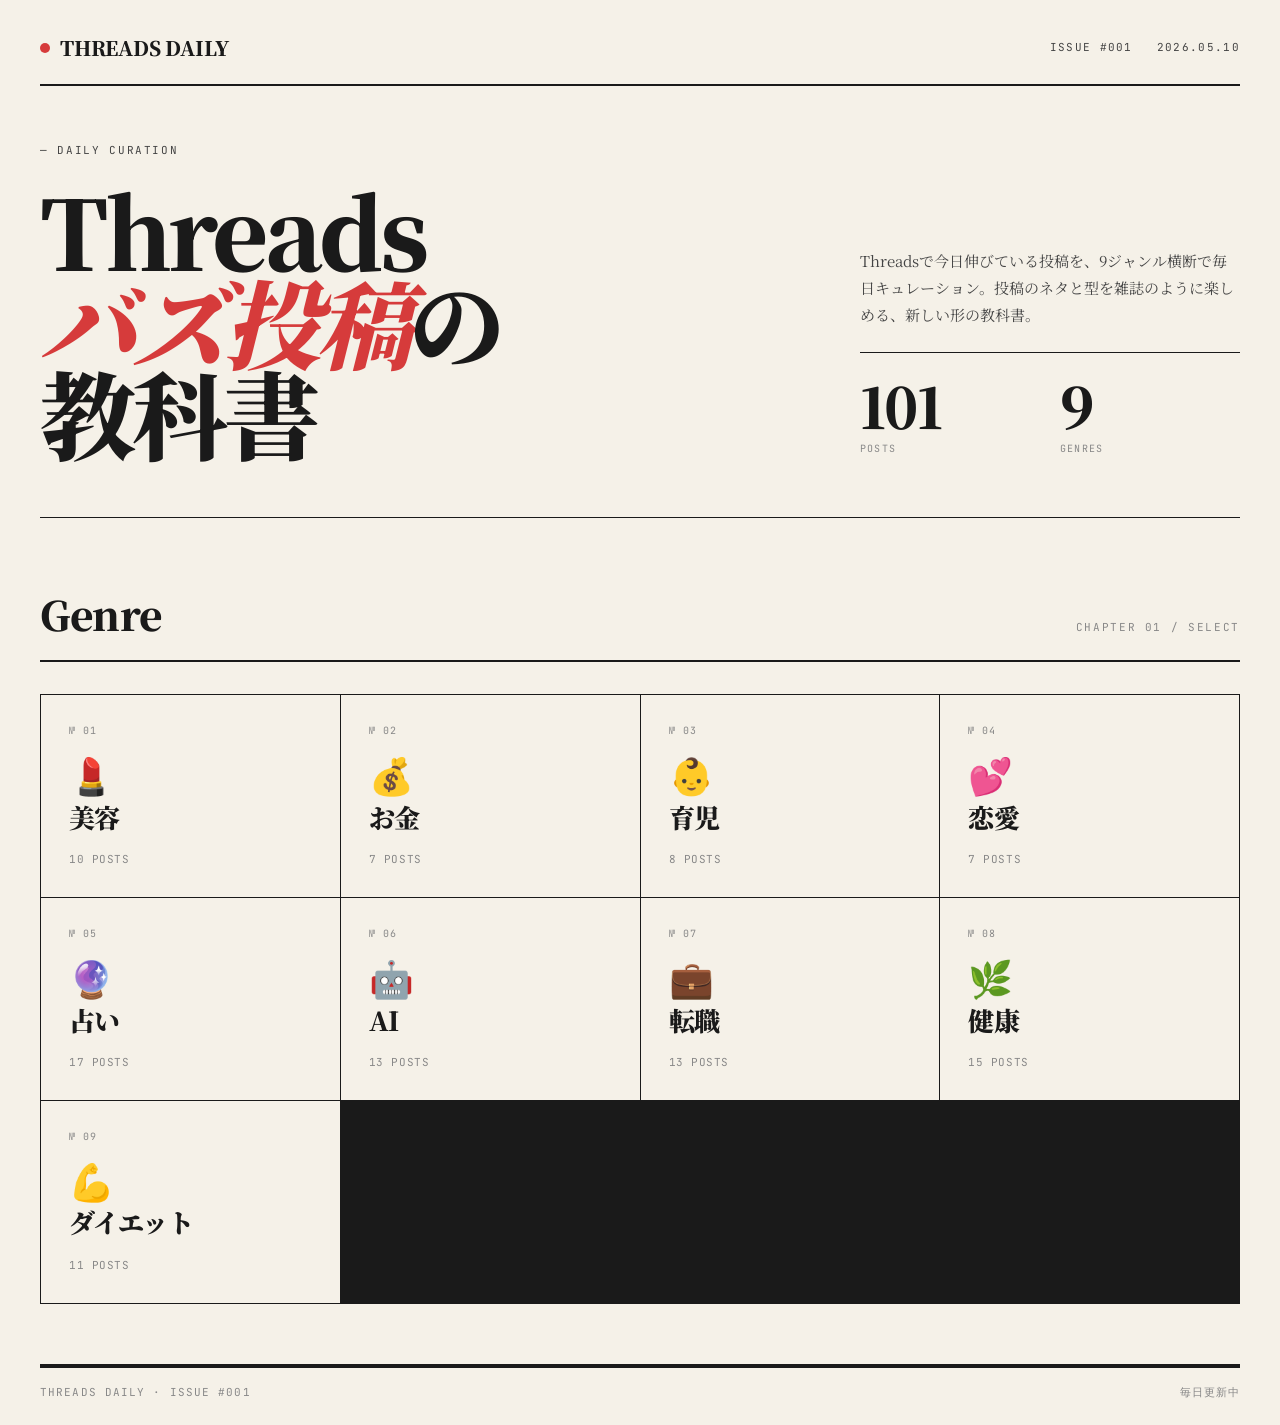
==== site-b/index.html @ f76deb98 "Add Editorial design site-b" ====
<!DOCTYPE html>
<html lang="ja">
<head>
<meta charset="UTF-8">
<meta name="viewport" content="width=device-width, initial-scale=1">
<title>Threadsバズ投稿の教科書</title>
<meta name="description" content="Threadsで伸びている投稿を毎日キュレーション">
<link rel="preconnect" href="https://fonts.googleapis.com">
<link rel="preconnect" href="https://fonts.gstatic.com" crossorigin>
<link href="https://fonts.googleapis.com/css2?family=Noto+Serif+JP:wght@400;700;900&family=Inter:wght@400;500;700;900&family=JetBrains+Mono:wght@400;500;700&display=swap" rel="stylesheet">
<link rel="stylesheet" href="style.css">
</head>
<body>

<div class="container">

  <!-- ナビゲーション -->
  <nav>
    <div class="logo" data-action="go-home">
      <span class="logo-dot"></span>
      <span>THREADS DAILY</span>
    </div>
    <div class="nav-meta">
      <span id="navIssue">Issue #001</span>
      <span id="navDate">2026.05.07</span>
    </div>
  </nav>

  <!-- ===== ビュー1：ホーム ===== -->
  <section class="view view-home active" data-view="home">
    <div class="hero">
      <div class="hero-left">
        <div class="issue-tag">— Daily Curation</div>
        <h1>Threads<br><em>バズ投稿</em>の<br>教科書</h1>
      </div>
      <div class="hero-right">
        <p>Threadsで今日伸びている投稿を、9ジャンル横断で毎日キュレーション。投稿のネタと型を雑誌のように楽しめる、新しい形の教科書。</p>
        <div class="hero-stats">
          <div>
            <div class="hs-num" id="totalCount">0</div>
            <div class="hs-lab">Posts</div>
          </div>
          <div>
            <div class="hs-num" id="genreCount">0</div>
            <div class="hs-lab">Genres</div>
          </div>
        </div>
      </div>
    </div>

    <div class="section-head">
      <h2>Genre</h2>
      <span class="section-num">CHAPTER 01 / SELECT</span>
    </div>

    <div class="genre-grid" id="genreGrid">
      <!-- script.js が動的に挿入 -->
    </div>
  </section>

  <!-- ===== ビュー2：ジャンル詳細 ===== -->
  <section class="view view-genre-detail" data-view="genre-detail">
    <div class="detail-head">
      <button class="btn-back" data-action="go-home">← Back to Index</button>
      <div class="detail-meta">
        <div class="detail-num" id="genreDetailNum">CHAPTER 02</div>
        <h2 id="genreDetailTitle">ジャンル名</h2>
        <p id="genreDetailMeta"></p>
      </div>
    </div>

    <div class="post-list" id="postList">
      <!-- script.js が動的に挿入 -->
    </div>
  </section>

  <!-- ===== ビュー3：エラー ===== -->
  <section class="view view-error" data-view="error">
    <div class="error-panel">
      <div class="error-num">ERROR / 404</div>
      <h2>データを読み込めませんでした</h2>
      <p id="errorMessage"></p>
      <button class="btn-back" data-action="go-home">← Back to Index</button>
    </div>
  </section>

  <!-- フッター -->
  <footer>
    <div class="footer-line"></div>
    <div class="footer-content">
      <span>THREADS DAILY · Issue #001</span>
      <span>毎日更新中</span>
    </div>
  </footer>

  <!-- トースト通知 -->
  <div id="toast" class="toast"></div>

</div>

<script src="script.js"></script>
</body>
</html>
---- site-b/style.css ----
/* ============================================
   Threadsバズ投稿の教科書 - Editorial Style
   ============================================ */

* { box-sizing: border-box; margin: 0; padding: 0; }

:root {
  --bg: #f5f1e8;
  --bg-2: #fff;
  --ink: #1a1a1a;
  --ink-2: #444;
  --ink-3: #888;
  --line: #1a1a1a;
  --accent: #d63b3b;
  --soft-line: #d4c8b8;
}

html, body { height: 100%; }

body {
  font-family: 'Noto Serif JP', 'Inter', serif;
  background: var(--bg);
  color: var(--ink);
  line-height: 1.6;
  -webkit-font-smoothing: antialiased;
}

.container {
  max-width: 1280px;
  margin: 0 auto;
  padding: 32px 40px 0;
  min-height: 100vh;
  display: flex;
  flex-direction: column;
}

/* ============================================
   ナビゲーション
   ============================================ */

nav {
  display: flex;
  justify-content: space-between;
  align-items: center;
  padding-bottom: 20px;
  border-bottom: 2px solid var(--ink);
  margin-bottom: 56px;
}

.logo {
  display: flex;
  align-items: center;
  gap: 10px;
  font-family: 'Noto Serif JP', serif;
  font-weight: 900;
  font-size: 20px;
  letter-spacing: -0.01em;
  cursor: pointer;
  user-select: none;
}

.logo-dot {
  display: inline-block;
  width: 10px;
  height: 10px;
  background: var(--accent);
  border-radius: 50%;
}

.nav-meta {
  display: flex;
  gap: 24px;
  font-family: 'JetBrains Mono', monospace;
  font-size: 11px;
  letter-spacing: 0.12em;
  color: var(--ink-2);
  text-transform: uppercase;
}

/* ============================================
   ビュー切り替え
   ============================================ */

.view {
  display: none;
  animation: fadeIn 0.4s ease;
}

.view.active {
  display: block;
}

@keyframes fadeIn {
  from { opacity: 0; transform: translateY(8px); }
  to { opacity: 1; transform: translateY(0); }
}

/* ============================================
   ヒーロー
   ============================================ */

.hero {
  display: grid;
  grid-template-columns: 1fr 380px;
  gap: 60px;
  margin-bottom: 64px;
  border-bottom: 1px solid var(--ink);
  padding-bottom: 60px;
}

.issue-tag {
  font-family: 'JetBrains Mono', monospace;
  font-size: 11px;
  letter-spacing: 0.15em;
  text-transform: uppercase;
  color: var(--ink-2);
  margin-bottom: 24px;
}

.hero h1 {
  font-family: 'Noto Serif JP', serif;
  font-size: 96px;
  font-weight: 900;
  line-height: 0.95;
  letter-spacing: -0.04em;
  color: var(--ink);
}

.hero h1 em {
  font-style: italic;
  color: var(--accent);
  font-weight: 900;
}

.hero-right {
  display: flex;
  flex-direction: column;
  justify-content: flex-end;
}

.hero-right p {
  font-size: 15px;
  line-height: 1.8;
  margin-bottom: 24px;
  color: var(--ink-2);
}

.hero-stats {
  border-top: 1px solid var(--ink);
  padding-top: 24px;
  display: grid;
  grid-template-columns: 1fr 1fr;
  gap: 20px;
}

.hs-num {
  font-family: 'Noto Serif JP', serif;
  font-size: 56px;
  font-weight: 900;
  line-height: 1;
  letter-spacing: -0.03em;
}

.hs-lab {
  font-family: 'JetBrains Mono', monospace;
  font-size: 10px;
  text-transform: uppercase;
  letter-spacing: 0.12em;
  color: var(--ink-3);
  margin-top: 8px;
}

/* ============================================
   セクション見出し
   ============================================ */

.section-head {
  display: flex;
  align-items: baseline;
  justify-content: space-between;
  border-bottom: 2px solid var(--ink);
  padding-bottom: 14px;
  margin-bottom: 32px;
}

.section-head h2 {
  font-family: 'Noto Serif JP', serif;
  font-size: 40px;
  font-weight: 900;
  letter-spacing: -0.02em;
}

.section-num {
  font-family: 'JetBrains Mono', monospace;
  font-size: 11px;
  letter-spacing: 0.15em;
  color: var(--ink-3);
  text-transform: uppercase;
}

/* ============================================
   ジャンルグリッド
   ============================================ */

.genre-grid {
  display: grid;
  grid-template-columns: repeat(4, 1fr);
  gap: 1px;
  background: var(--ink);
  border: 1px solid var(--ink);
}

.genre-card {
  background: var(--bg);
  padding: 28px;
  cursor: pointer;
  transition: all 0.2s;
  display: flex;
  flex-direction: column;
  justify-content: space-between;
  min-height: 200px;
  position: relative;
}

.genre-card:hover {
  background: var(--ink);
  color: var(--bg);
}

.genre-card.empty {
  opacity: 0.4;
  cursor: not-allowed;
}

.genre-card.empty:hover {
  background: var(--bg);
  color: var(--ink);
}

.genre-num {
  font-family: 'JetBrains Mono', monospace;
  font-size: 10px;
  letter-spacing: 0.1em;
  color: var(--ink-3);
  margin-bottom: 6px;
}

.genre-card:hover .genre-num {
  color: var(--ink-3);
}

.genre-icon {
  font-size: 36px;
  margin-bottom: auto;
}

.genre-name {
  font-family: 'Noto Serif JP', serif;
  font-size: 26px;
  font-weight: 900;
  letter-spacing: -0.02em;
  line-height: 1.1;
  margin-bottom: 6px;
}

.genre-count {
  font-family: 'JetBrains Mono', monospace;
  font-size: 11px;
  color: var(--ink-3);
  letter-spacing: 0.05em;
  margin-top: auto;
  padding-top: 14px;
}

.genre-card:hover .genre-count {
  color: rgba(245, 241, 232, 0.6);
}

/* ============================================
   詳細ビュー
   ============================================ */

.detail-head {
  margin-bottom: 48px;
  padding-bottom: 28px;
  border-bottom: 2px solid var(--ink);
}

.btn-back {
  background: none;
  border: none;
  color: var(--ink);
  font-family: 'JetBrains Mono', monospace;
  font-size: 12px;
  letter-spacing: 0.08em;
  cursor: pointer;
  padding: 0;
  margin-bottom: 24px;
  text-transform: uppercase;
  border-bottom: 1px solid transparent;
  transition: border-color 0.2s;
}

.btn-back:hover {
  border-bottom-color: var(--ink);
}

.detail-num {
  font-family: 'JetBrains Mono', monospace;
  font-size: 11px;
  letter-spacing: 0.15em;
  color: var(--ink-3);
  text-transform: uppercase;
  margin-bottom: 14px;
}

.detail-meta h2 {
  font-family: 'Noto Serif JP', serif;
  font-size: 64px;
  font-weight: 900;
  letter-spacing: -0.03em;
  line-height: 1;
  margin-bottom: 8px;
}

.detail-meta p {
  font-family: 'JetBrains Mono', monospace;
  font-size: 12px;
  color: var(--ink-3);
  letter-spacing: 0.05em;
}

/* ============================================
   投稿リスト（記事風）
   ============================================ */

.post-list {
  display: flex;
  flex-direction: column;
}

.post-card {
  padding: 36px 0;
  border-bottom: 1px solid var(--soft-line);
  transition: opacity 0.2s;
}

.post-card:last-child {
  border-bottom: none;
}

.post-meta {
  display: flex;
  align-items: baseline;
  gap: 14px;
  margin-bottom: 16px;
  flex-wrap: wrap;
}

.post-num {
  font-family: 'JetBrains Mono', monospace;
  font-size: 11px;
  color: var(--ink-3);
  letter-spacing: 0.1em;
}

.post-author {
  font-family: 'Noto Serif JP', serif;
  font-weight: 700;
  font-size: 17px;
  color: var(--accent);
  text-decoration: none;
}

.post-author:hover {
  text-decoration: underline;
}

.post-tags {
  display: flex;
  gap: 12px;
  margin-left: auto;
  align-items: baseline;
}

.post-tag {
  font-family: 'JetBrains Mono', monospace;
  font-size: 11px;
  color: var(--ink-3);
  letter-spacing: 0.05em;
}

.post-tag.likes {
  color: var(--accent);
  font-weight: 700;
}

.post-text {
  font-size: 16px;
  line-height: 1.85;
  color: var(--ink);
  white-space: pre-wrap;
  margin-bottom: 20px;
  word-break: break-word;
  font-family: 'Noto Serif JP', serif;
}

.post-actions {
  display: flex;
  gap: 24px;
  font-family: 'JetBrains Mono', monospace;
  font-size: 11px;
  letter-spacing: 0.08em;
  text-transform: uppercase;
}

.post-actions a,
.post-actions button {
  background: none;
  border: none;
  color: var(--ink);
  cursor: pointer;
  text-decoration: none;
  padding: 0;
  font-family: inherit;
  font-size: inherit;
  letter-spacing: inherit;
  text-transform: inherit;
  border-bottom: 1px solid var(--ink);
  transition: color 0.2s, border-color 0.2s;
  display: inline-flex;
  align-items: center;
  gap: 6px;
}

.post-actions a:hover,
.post-actions button:hover {
  color: var(--accent);
  border-bottom-color: var(--accent);
}

.threads-icon-sm {
  width: 12px;
  height: 12px;
  vertical-align: middle;
}

/* ============================================
   エラー
   ============================================ */

.error-panel {
  text-align: center;
  padding: 80px 20px;
  border-top: 2px solid var(--ink);
  border-bottom: 2px solid var(--ink);
  margin: 40px 0;
}

.error-num {
  font-family: 'JetBrains Mono', monospace;
  font-size: 12px;
  letter-spacing: 0.15em;
  color: var(--accent);
  margin-bottom: 16px;
}

.error-panel h2 {
  font-family: 'Noto Serif JP', serif;
  font-size: 36px;
  font-weight: 900;
  margin-bottom: 16px;
}

.error-panel p {
  color: var(--ink-2);
  margin-bottom: 28px;
  font-family: 'JetBrains Mono', monospace;
  font-size: 12px;
}

/* ============================================
   フッター
   ============================================ */

footer {
  margin-top: auto;
  padding-top: 60px;
}

.footer-line {
  height: 4px;
  background: var(--ink);
  margin-bottom: 16px;
}

.footer-content {
  display: flex;
  justify-content: space-between;
  font-family: 'JetBrains Mono', monospace;
  font-size: 11px;
  letter-spacing: 0.1em;
  color: var(--ink-3);
  text-transform: uppercase;
  padding-bottom: 24px;
}

/* ============================================
   トースト
   ============================================ */

.toast {
  position: fixed;
  bottom: 30px;
  left: 50%;
  transform: translateX(-50%) translateY(100px);
  padding: 14px 28px;
  background: var(--ink);
  color: var(--bg);
  font-family: 'JetBrains Mono', monospace;
  font-size: 12px;
  letter-spacing: 0.05em;
  z-index: 1000;
  opacity: 0;
  transition: all 0.3s ease;
  pointer-events: none;
}

.toast.show {
  opacity: 1;
  transform: translateX(-50%) translateY(0);
}

/* ============================================
   レスポンシブ
   ============================================ */

@media (max-width: 880px) {
  .container { padding: 24px 20px 0; }
  .hero { grid-template-columns: 1fr; gap: 40px; }
  .hero h1 { font-size: 56px; }
  .genre-grid { grid-template-columns: repeat(2, 1fr); }
  .detail-meta h2 { font-size: 40px; }
  .post-text { font-size: 15px; }
  .nav-meta { font-size: 10px; gap: 14px; }
}
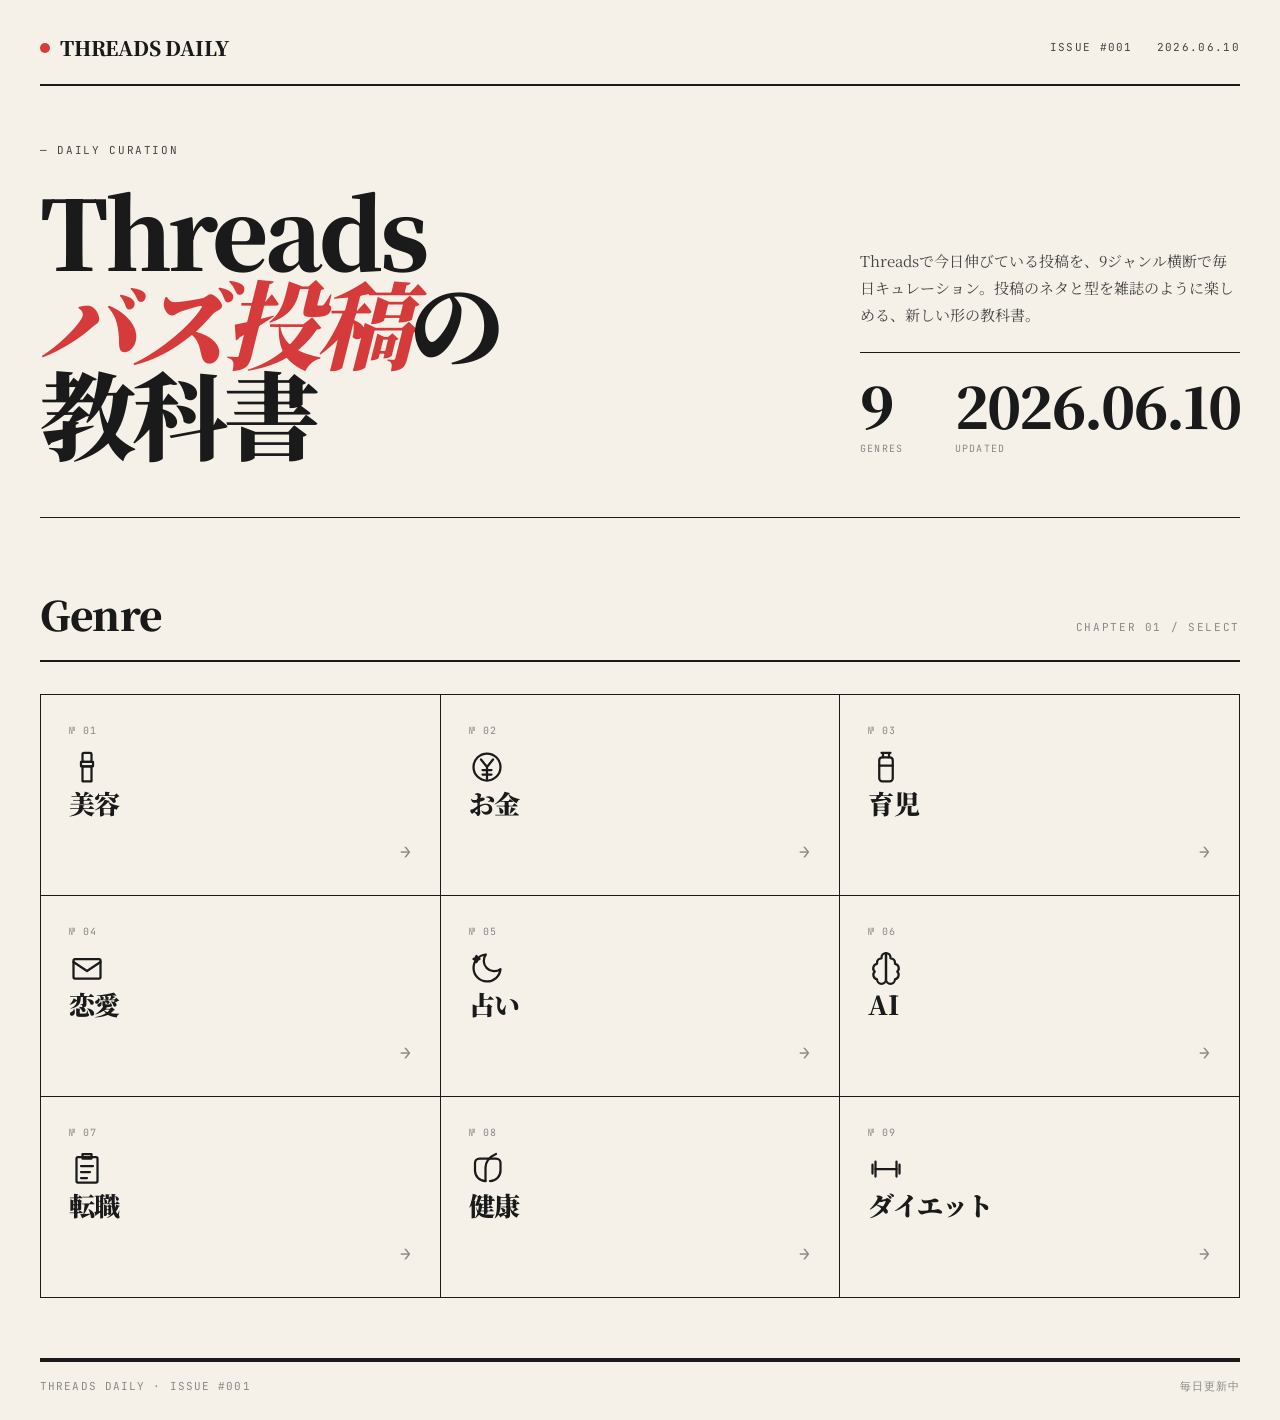
==== commit 826554c8: "Remove post counts from site-b to differentiate from site-a" ====
--- a/site-b/index.html
+++ b/site-b/index.html
@@ -37,12 +37,12 @@
         <p>Threadsで今日伸びている投稿を、9ジャンル横断で毎日キュレーション。投稿のネタと型を雑誌のように楽しめる、新しい形の教科書。</p>
         <div class="hero-stats">
           <div>
-            <div class="hs-num" id="totalCount">0</div>
-            <div class="hs-lab">Posts</div>
+            <div class="hs-num">9</div>
+            <div class="hs-lab">Genres</div>
           </div>
           <div>
-            <div class="hs-num" id="genreCount">0</div>
-            <div class="hs-lab">Genres</div>
+            <div class="hs-num" id="navDateLarge">—</div>
+            <div class="hs-lab">Updated</div>
           </div>
         </div>
       </div>
--- a/site-b/style.css
+++ b/site-b/style.css
@@ -204,7 +204,7 @@
 
 .genre-grid {
   display: grid;
-  grid-template-columns: repeat(4, 1fr);
+  grid-template-columns: repeat(3, 1fr);
   gap: 1px;
   background: var(--ink);
   border: 1px solid var(--ink);
@@ -252,6 +252,19 @@
 .genre-icon {
   font-size: 36px;
   margin-bottom: auto;
+  display: flex;
+  align-items: center;
+  height: 44px;
+}
+
+.genre-icon svg {
+  width: 36px;
+  height: 36px;
+  color: var(--ink);
+}
+
+.genre-card:hover .genre-icon svg {
+  color: var(--bg);
 }
 
 .genre-name {
@@ -265,11 +278,12 @@
 
 .genre-count {
   font-family: 'JetBrains Mono', monospace;
-  font-size: 11px;
+  font-size: 18px;
   color: var(--ink-3);
   letter-spacing: 0.05em;
   margin-top: auto;
   padding-top: 14px;
+  text-align: right;
 }
 
 .genre-card:hover .genre-count {
